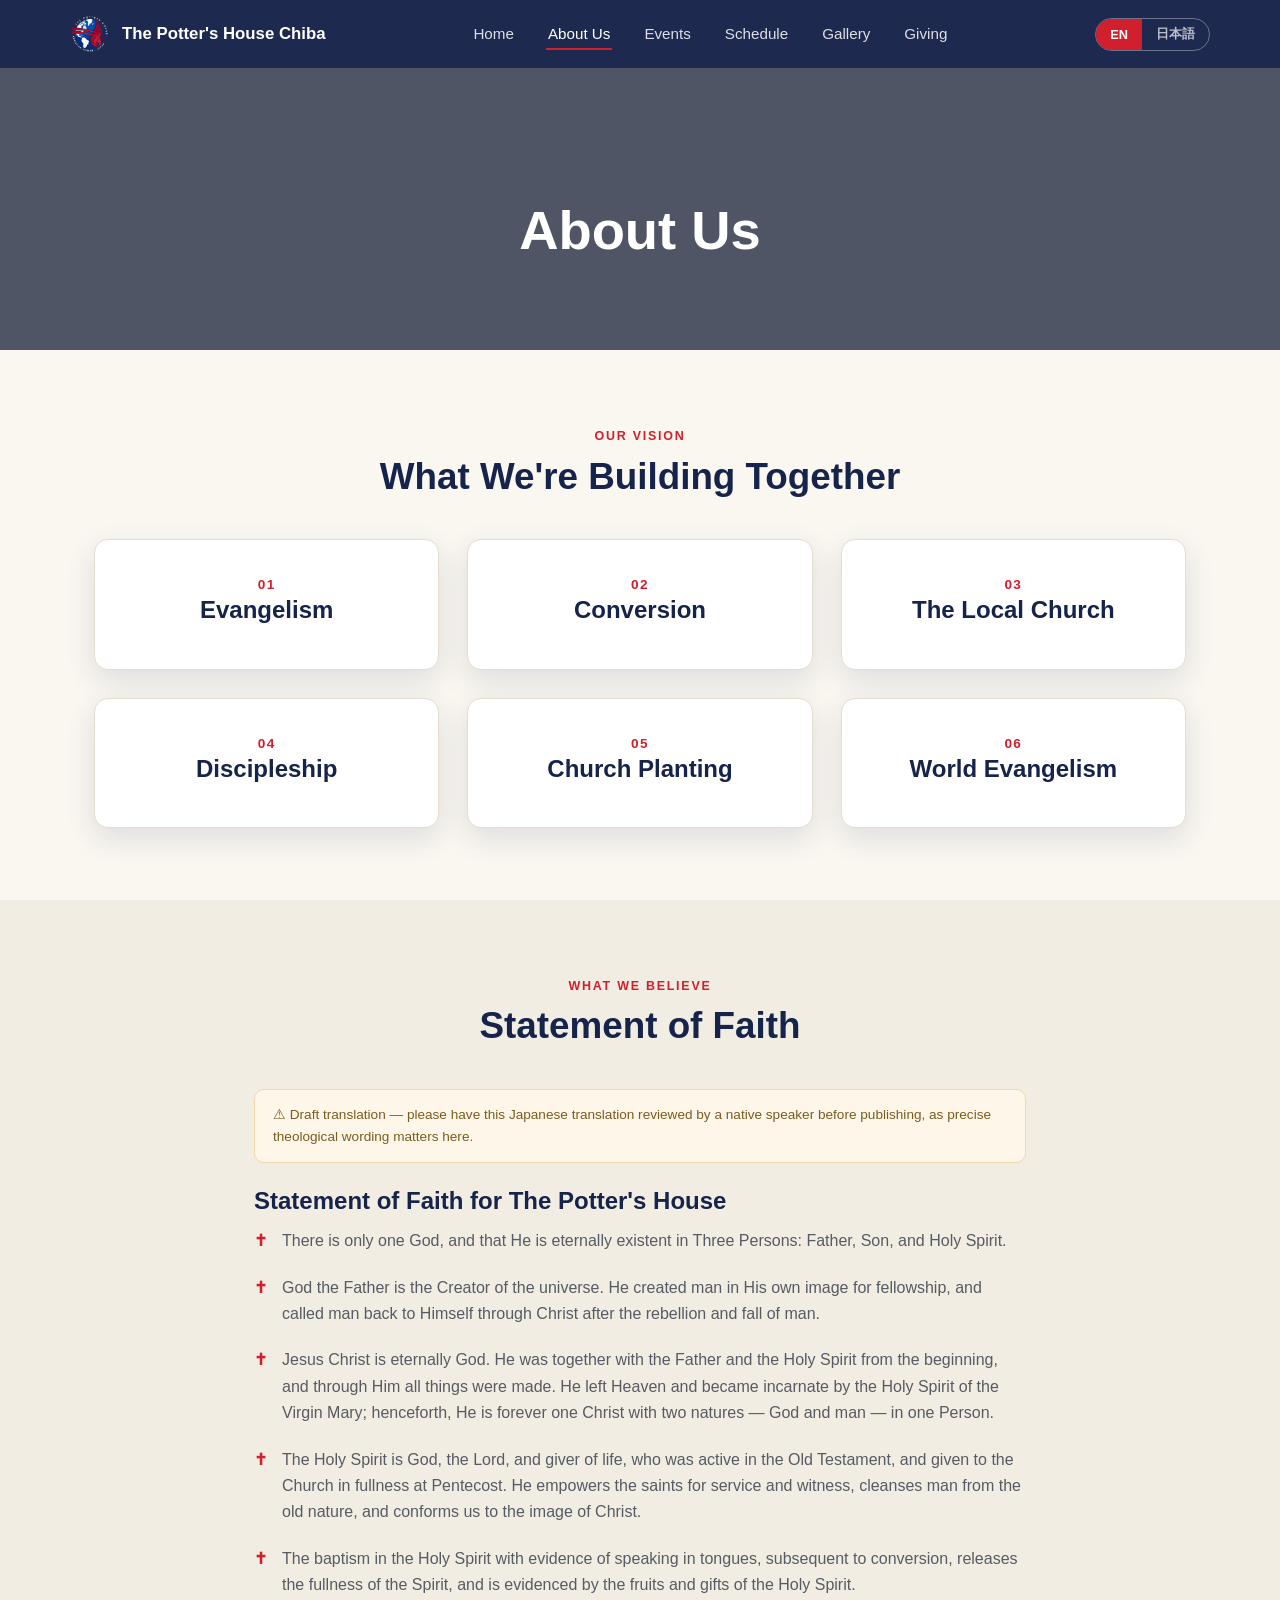
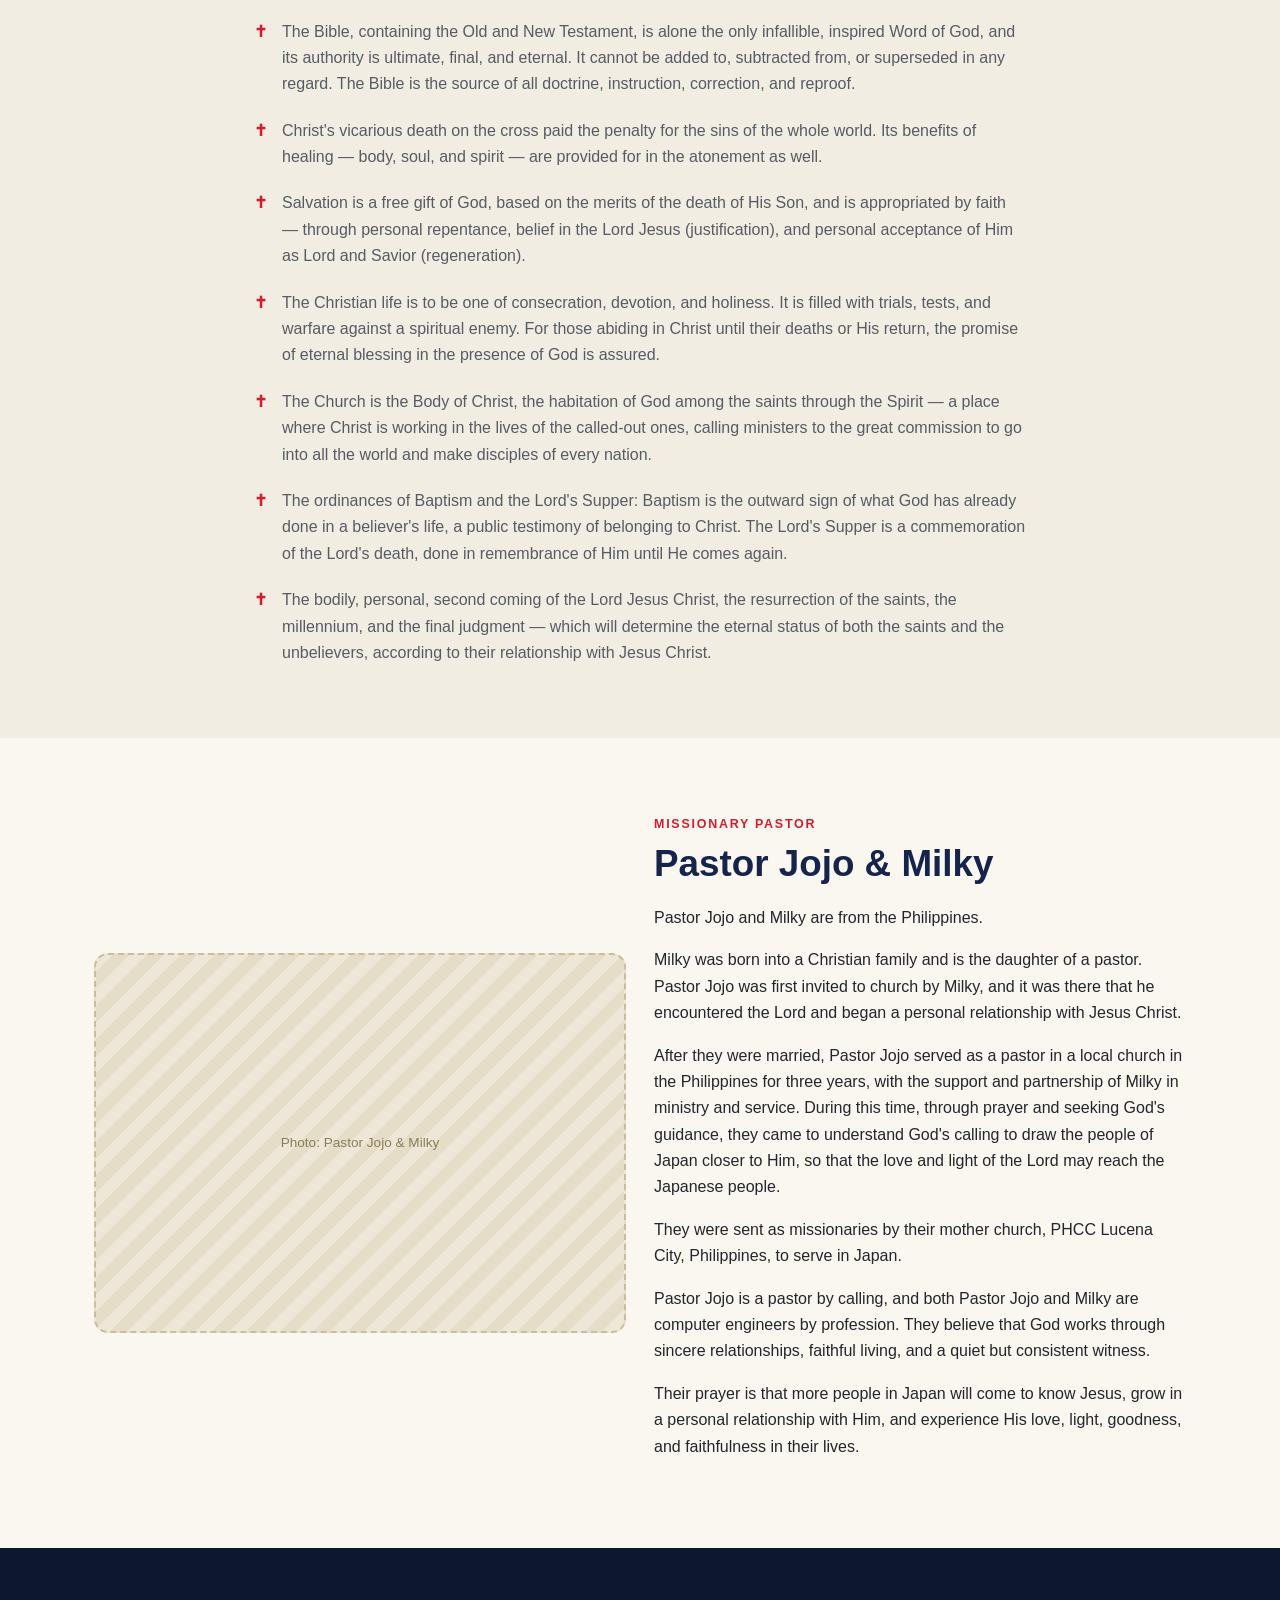
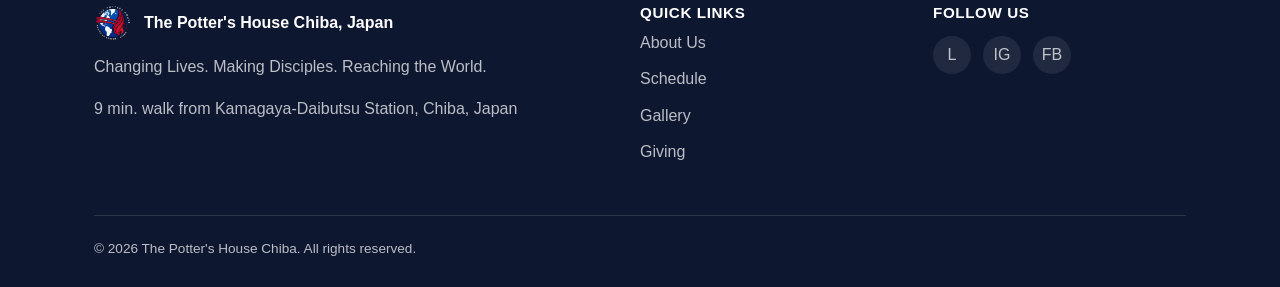
==== about.html @ e12b0f7c "Initial setup" ====
<!doctype html>
<html lang="en">
<head>
<meta charset="UTF-8" />
<meta name="viewport" content="width=device-width, initial-scale=1.0" />
<title>About Us — The Potter's House Chiba</title>
<meta name="description" content="Our vision, our Statement of Faith, and the story of Pastor Jojo and Milky, missionaries from the Philippines serving in Chiba, Japan." />
<link rel="icon" href="images/logo.png" />
<link rel="stylesheet" href="css/style.css" />
</head>
<body>

<header class="site-header">
  <div class="container nav">
    <a href="index.html" class="nav-brand">
      <img src="images/logo.png" alt="The Potter's House Chiba logo" />
      <span>The Potter's House Chiba</span>
    </a>
    <ul class="nav-links">
      <li><a href="index.html" data-i18n="nav.home">Home</a></li>
      <li><a href="about.html" aria-current="page" data-i18n="nav.about">About Us</a></li>
      <li><a href="events.html" data-i18n="nav.events">Events</a></li>
      <li><a href="schedule.html" data-i18n="nav.schedule">Schedule</a></li>
      <li><a href="gallery.html" data-i18n="nav.gallery">Gallery</a></li>
      <li><a href="giving.html" data-i18n="nav.giving">Giving</a></li>
    </ul>
    <div class="nav-actions">
      <div class="lang-toggle">
        <button data-lang="en" class="active">EN</button>
        <button data-lang="ja">日本語</button>
      </div>
      <button class="nav-toggle" aria-label="Toggle menu" aria-expanded="false">☰</button>
    </div>
  </div>
</header>

<section class="page-hero" style="background-image: url('images/gallery/church-service-1.jpg');">
  <div class="container">
    <h1 data-i18n="about.hero.title">About Us</h1>
  </div>
</section>

<section class="section">
  <div class="container section-head">
    <span class="eyebrow" data-i18n="about.vision.eyebrow">Our Vision</span>
    <h2 data-i18n="about.vision.title">What We're Building Together</h2>
  </div>
  <div class="container grid grid-3">
    <div class="card vision-card"><div class="num">01</div><h3 data-i18n="about.vision.item1.title">Evangelism</h3></div>
    <div class="card vision-card"><div class="num">02</div><h3 data-i18n="about.vision.item2.title">Conversion</h3></div>
    <div class="card vision-card"><div class="num">03</div><h3 data-i18n="about.vision.item3.title">The Local Church</h3></div>
    <div class="card vision-card"><div class="num">04</div><h3 data-i18n="about.vision.item4.title">Discipleship</h3></div>
    <div class="card vision-card"><div class="num">05</div><h3 data-i18n="about.vision.item5.title">Church Planting</h3></div>
    <div class="card vision-card"><div class="num">06</div><h3 data-i18n="about.vision.item6.title">World Evangelism</h3></div>
  </div>
</section>

<section class="section section--cream-deep">
  <div class="container" style="max-width: 820px;">
    <div class="section-head">
      <span class="eyebrow" data-i18n="about.faith.eyebrow">What We Believe</span>
      <h2 data-i18n="about.faith.title">Statement of Faith</h2>
    </div>
    <div class="review-notice" data-i18n="about.faith.reviewNotice">⚠ Draft translation — please have this Japanese translation reviewed by a native speaker before publishing, as precise theological wording matters here.</div>
    <h3 data-i18n="about.faith.subtitle">Statement of Faith for The Potter's House</h3>
    <ul class="faith-list">
      <li data-i18n="about.faith.item1"></li>
      <li data-i18n="about.faith.item2"></li>
      <li data-i18n="about.faith.item3"></li>
      <li data-i18n="about.faith.item4"></li>
      <li data-i18n="about.faith.item5"></li>
      <li data-i18n="about.faith.item6"></li>
      <li data-i18n="about.faith.item7"></li>
      <li data-i18n="about.faith.item8"></li>
      <li data-i18n="about.faith.item9"></li>
      <li data-i18n="about.faith.item10"></li>
      <li data-i18n="about.faith.item11"></li>
      <li data-i18n="about.faith.item12"></li>
    </ul>
  </div>
</section>

<section class="section">
  <div class="container grid grid-2" style="align-items:center;">
    <div class="photo-slot" style="min-height:380px;">
      <img src="images/pastor.jpg" alt="Pastor Jojo and Milky" onerror="this.style.display='none'" />
      <span>Photo: Pastor Jojo &amp; Milky</span>
    </div>
    <div>
      <span class="eyebrow" data-i18n="about.pastor.eyebrow">Missionary Pastor</span>
      <h2 data-i18n="about.pastor.title">Pastor Jojo &amp; Milky</h2>
      <p data-i18n="about.pastor.p1">Pastor Jojo and Milky are from the Philippines.</p>
      <p data-i18n="about.pastor.p2">Milky was born into a Christian family and is the daughter of a pastor. Pastor Jojo was first invited to church by Milky, and it was there that he encountered the Lord and began a personal relationship with Jesus Christ.</p>
      <p data-i18n="about.pastor.p3">After they were married, Pastor Jojo served as a pastor in a local church in the Philippines for three years, with the support and partnership of Milky in ministry and service. During this time, through prayer and seeking God's guidance, they came to understand God's calling to draw the people of Japan closer to Him, so that the love and light of the Lord may reach the Japanese people.</p>
      <p data-i18n="about.pastor.p4">They were sent as missionaries by their mother church, PHCC Lucena City, Philippines, to serve in Japan.</p>
      <p data-i18n="about.pastor.p5">Pastor Jojo is a pastor by calling, and both Pastor Jojo and Milky are computer engineers by profession. They believe that God works through sincere relationships, faithful living, and a quiet but consistent witness.</p>
      <p data-i18n="about.pastor.p6">Their prayer is that more people in Japan will come to know Jesus, grow in a personal relationship with Him, and experience His love, light, goodness, and faithfulness in their lives.</p>
    </div>
  </div>
</section>

<footer class="site-footer">
  <div class="container">
    <div class="footer-grid">
      <div>
        <div class="footer-brand">
          <img src="images/logo.png" alt="Logo" />
          <span data-i18n="footer.name">The Potter's House Chiba, Japan</span>
        </div>
        <p data-i18n="footer.tagline">Changing Lives. Making Disciples. Reaching the World.</p>
        <p data-i18n="footer.address">9 min. walk from Kamagaya-Daibutsu Station, Chiba, Japan</p>
      </div>
      <div>
        <h4 data-i18n="footer.quicklinks">Quick Links</h4>
        <ul class="footer-links">
          <li><a href="about.html" data-i18n="nav.about">About Us</a></li>
          <li><a href="schedule.html" data-i18n="nav.schedule">Schedule</a></li>
          <li><a href="gallery.html" data-i18n="nav.gallery">Gallery</a></li>
          <li><a href="giving.html" data-i18n="nav.giving">Giving</a></li>
        </ul>
      </div>
      <div>
        <h4 data-i18n="footer.follow">Follow Us</h4>
        <div class="social-row">
          <a href="https://line.me/ti/p/52zVmssypJ" aria-label="LINE">L</a>
          <a href="https://www.instagram.com/pottershouse.chiba/" aria-label="Instagram">IG</a>
          <a href="https://www.facebook.com/share/17evRF8eto/?mibextid=wwXIfr" aria-label="Facebook">FB</a>
        </div>
      </div>
    </div>
    <div class="footer-bottom">
      <span data-i18n="footer.rights">© 2026 The Potter's House Chiba. All rights reserved.</span>
    </div>
  </div>
</footer>

<script src="js/translations.js"></script>
<script src="js/main.js"></script>
</body>
</html>
---- css/style.css ----
/* ===========================================================
   Potter's House Chiba — Design System
   Warm & modern: off-white base, navy + red from the church logo
   =========================================================== */

:root {
  --navy: #16234a;
  --navy-deep: #0e1730;
  --red: #d21f2e;
  --red-deep: #a3131f;
  --cream: #faf7f1;
  --cream-deep: #f2ede2;
  --ink: #23262b;
  --ink-soft: #565b64;
  --line: #e4ded0;
  --white: #ffffff;

  --font-head: "Poppins", "Hiragino Sans", "Yu Gothic", sans-serif;
  --font-body: "Inter", "Hiragino Sans", "Yu Gothic", sans-serif;

  --radius: 14px;
  --shadow: 0 10px 30px rgba(22, 35, 74, 0.12);
  --container: 1140px;
}

* { box-sizing: border-box; }
html { scroll-behavior: smooth; }

body {
  margin: 0;
  background: var(--cream);
  color: var(--ink);
  font-family: var(--font-body);
  line-height: 1.65;
  -webkit-font-smoothing: antialiased;
}

img { max-width: 100%; display: block; }

h1, h2, h3, h4 {
  font-family: var(--font-head);
  color: var(--navy);
  margin: 0 0 0.5em;
  line-height: 1.2;
  font-weight: 700;
}

h1 { font-size: clamp(2.1rem, 4.5vw, 3.4rem); }
h2 { font-size: clamp(1.6rem, 3vw, 2.3rem); }
h3 { font-size: clamp(1.15rem, 2vw, 1.5rem); }

p { margin: 0 0 1em; }
a { color: inherit; text-decoration: none; }

.container {
  max-width: var(--container);
  margin: 0 auto;
  padding: 0 24px;
}

.eyebrow {
  display: inline-block;
  font-family: var(--font-head);
  font-size: 0.78rem;
  font-weight: 700;
  letter-spacing: 0.14em;
  text-transform: uppercase;
  color: var(--red);
  margin-bottom: 0.6em;
}

.section {
  padding: 72px 0;
}
.section--tight { padding: 48px 0; }
.section--navy { background: var(--navy); color: rgba(255,255,255,0.9); }
.section--navy h2, .section--navy h3 { color: var(--white); }
.section--cream-deep { background: var(--cream-deep); }

.section-head {
  max-width: 640px;
  margin: 0 auto 2.5rem;
  text-align: center;
}
.section-head p { color: var(--ink-soft); }
.section--navy .section-head p { color: rgba(255,255,255,0.75); }

/* ---------- Buttons ---------- */
.btn {
  display: inline-flex;
  align-items: center;
  gap: 8px;
  font-family: var(--font-head);
  font-weight: 600;
  font-size: 0.95rem;
  padding: 13px 28px;
  border-radius: 999px;
  border: 2px solid transparent;
  cursor: pointer;
  transition: transform 0.15s ease, box-shadow 0.15s ease, background 0.15s ease, color 0.15s ease;
}
.btn:hover { transform: translateY(-2px); }
.btn-primary { background: var(--red); color: var(--white); box-shadow: 0 8px 20px rgba(210,31,46,0.3); }
.btn-primary:hover { background: var(--red-deep); }
.btn-ghost { background: transparent; border-color: rgba(255,255,255,0.55); color: var(--white); }
.btn-ghost:hover { background: rgba(255,255,255,0.12); }
.btn-navy { background: var(--navy); color: var(--white); }
.btn-navy:hover { background: var(--navy-deep); }

/* ---------- Header / Nav ---------- */
.site-header {
  position: sticky;
  top: 0;
  z-index: 100;
  background: rgba(22, 35, 74, 0.97);
  backdrop-filter: blur(6px);
}
.nav {
  display: flex;
  align-items: center;
  justify-content: space-between;
  padding: 14px 0;
}
.nav-brand {
  display: flex;
  align-items: center;
  gap: 12px;
  color: var(--white);
  font-family: var(--font-head);
  font-weight: 700;
  font-size: 1.05rem;
}
.nav-brand img { height: 40px; width: 40px; }
.nav-links {
  display: flex;
  align-items: center;
  gap: 30px;
  list-style: none;
  margin: 0;
  padding: 0;
}
.nav-links a {
  color: rgba(255,255,255,0.85);
  font-weight: 500;
  font-size: 0.95rem;
  padding: 6px 2px;
  border-bottom: 2px solid transparent;
  transition: border-color 0.15s ease, color 0.15s ease;
}
.nav-links a:hover,
.nav-links a[aria-current="page"] {
  color: var(--white);
  border-bottom-color: var(--red);
}
.nav-actions { display: flex; align-items: center; gap: 14px; }

.lang-toggle {
  display: flex;
  border: 1px solid rgba(255,255,255,0.35);
  border-radius: 999px;
  overflow: hidden;
  font-family: var(--font-head);
  font-size: 0.8rem;
  font-weight: 700;
}
.lang-toggle button {
  background: transparent;
  border: none;
  color: rgba(255,255,255,0.7);
  padding: 7px 14px;
  cursor: pointer;
  font-family: inherit;
  font-size: inherit;
  font-weight: inherit;
}
.lang-toggle button.active { background: var(--red); color: var(--white); }

.nav-toggle {
  display: none;
  background: none;
  border: none;
  color: var(--white);
  font-size: 1.6rem;
  cursor: pointer;
  padding: 4px 8px;
}

@media (max-width: 860px) {
  .nav-toggle { display: block; }
  .nav-links {
    position: absolute;
    top: 100%;
    left: 0;
    right: 0;
    background: var(--navy-deep);
    flex-direction: column;
    align-items: flex-start;
    gap: 0;
    padding: 8px 24px 20px;
    display: none;
  }
  .nav-links.open { display: flex; }
  .nav-links li { width: 100%; }
  .nav-links a { display: block; padding: 12px 0; border-bottom: 1px solid rgba(255,255,255,0.08); }
  .nav-actions { gap: 10px; }
}

/* ---------- Hero ---------- */
.hero {
  position: relative;
  min-height: 80vh;
  display: flex;
  align-items: center;
  color: var(--white);
  background-size: cover;
  background-position: center;
  overflow: hidden;
}
.hero::before {
  content: "";
  position: absolute; inset: 0;
  background: linear-gradient(180deg, rgba(14,23,48,0.55) 0%, rgba(14,23,48,0.82) 100%);
}
.hero-inner { position: relative; z-index: 1; padding: 100px 0 70px; }
.hero h1 { color: var(--white); }
.hero .tagline-red { color: #ff6b6b; }
.hero p.lead {
  font-size: 1.15rem;
  max-width: 560px;
  color: rgba(255,255,255,0.88);
}
.hero-cta { display: flex; gap: 16px; flex-wrap: wrap; margin-top: 1.6rem; }

.page-hero {
  position: relative;
  padding: 130px 0 60px;
  color: var(--white);
  background-size: cover;
  background-position: center;
  text-align: center;
}
.page-hero::before {
  content: "";
  position: absolute; inset: 0;
  background: rgba(14,23,48,0.72);
}
.page-hero .container { position: relative; z-index: 1; }
.page-hero h1 { color: var(--white); }

/* ---------- Cards / grids ---------- */
.grid {
  display: grid;
  gap: 28px;
}
.grid-3 { grid-template-columns: repeat(3, 1fr); }
.grid-2 { grid-template-columns: repeat(2, 1fr); }
@media (max-width: 860px) {
  .grid-3, .grid-2 { grid-template-columns: 1fr; }
}

.card {
  background: var(--white);
  border-radius: var(--radius);
  box-shadow: var(--shadow);
  padding: 30px;
  border: 1px solid var(--line);
}
.card h3 { margin-bottom: 0.4em; }

.vision-card {
  text-align: center;
  padding: 34px 24px;
}
.vision-card .num {
  font-family: var(--font-head);
  font-weight: 700;
  color: var(--red);
  font-size: 0.85rem;
  letter-spacing: 0.1em;
}

/* ---------- Photo placeholder (real photo not yet supplied) ---------- */
.photo-slot {
  position: relative;
  display: flex;
  align-items: center;
  justify-content: center;
  text-align: center;
  background: repeating-linear-gradient(135deg, #eee6d6, #eee6d6 12px, #e6ddc9 12px, #e6ddc9 24px);
  border: 2px dashed #c9bd9e;
  border-radius: var(--radius);
  color: #8a7d5c;
  font-size: 0.85rem;
  padding: 20px;
  min-height: 220px;
  overflow: hidden;
}
.photo-slot img { position: absolute; inset: 0; width: 100%; height: 100%; object-fit: cover; border: none; }
.photo-slot span { position: relative; z-index: 1; max-width: 220px; }

/* ---------- Footer ---------- */
.site-footer {
  background: var(--navy-deep);
  color: rgba(255,255,255,0.72);
  padding: 56px 0 26px;
}
.footer-grid {
  display: grid;
  grid-template-columns: 2fr 1fr 1fr;
  gap: 40px;
  margin-bottom: 40px;
}
@media (max-width: 760px) {
  .footer-grid { grid-template-columns: 1fr; gap: 30px; }
}
.footer-brand { display: flex; align-items: center; gap: 12px; color: var(--white); font-family: var(--font-head); font-weight: 700; margin-bottom: 12px; }
.footer-brand img { height: 38px; width: 38px; }
.site-footer h4 { color: var(--white); font-size: 0.95rem; letter-spacing: 0.04em; text-transform: uppercase; }
.site-footer a:hover { color: var(--white); }
.footer-links { list-style: none; padding: 0; margin: 0; }
.footer-links li { margin-bottom: 10px; }
.social-row { display: flex; gap: 12px; margin-top: 14px; }
.social-row a {
  width: 38px; height: 38px;
  display: flex; align-items: center; justify-content: center;
  background: rgba(255,255,255,0.08);
  border-radius: 50%;
  transition: background 0.15s ease;
}
.social-row a:hover { background: var(--red); }
.footer-bottom {
  border-top: 1px solid rgba(255,255,255,0.12);
  padding-top: 22px;
  font-size: 0.85rem;
  display: flex;
  justify-content: space-between;
  flex-wrap: wrap;
  gap: 10px;
}

/* ---------- Utility ---------- */
.stack { display: flex; flex-direction: column; gap: 10px; }
.center { text-align: center; }
.mt-lg { margin-top: 2.5rem; }
.badge {
  display: inline-block;
  background: rgba(210,31,46,0.1);
  color: var(--red-deep);
  font-family: var(--font-head);
  font-weight: 600;
  font-size: 0.78rem;
  padding: 4px 12px;
  border-radius: 999px;
}

/* ---------- Statement of Faith list ---------- */
.faith-list { list-style: none; padding: 0; margin: 0; display: flex; flex-direction: column; gap: 20px; }
.faith-list li {
  position: relative;
  padding-left: 28px;
  color: var(--ink-soft);
}
.faith-list li::before {
  content: "✝";
  position: absolute;
  left: 0;
  color: var(--red);
  font-weight: 700;
}

.review-notice {
  background: #fff6ea;
  border: 1px solid #f0d9a8;
  color: #7a5c1e;
  border-radius: 10px;
  padding: 14px 18px;
  font-size: 0.85rem;
  margin-bottom: 1.5rem;
}

/* ---------- Gallery ---------- */
.filter-row {
  display: flex;
  flex-wrap: wrap;
  gap: 10px;
  justify-content: center;
  margin-bottom: 2.5rem;
}
.filter-btn {
  font-family: var(--font-head);
  font-weight: 600;
  font-size: 0.85rem;
  padding: 9px 20px;
  border-radius: 999px;
  border: 1px solid var(--line);
  background: var(--white);
  color: var(--ink-soft);
  cursor: pointer;
  transition: all 0.15s ease;
}
.filter-btn:hover { border-color: var(--red); color: var(--red); }
.filter-btn.active { background: var(--navy); border-color: var(--navy); color: var(--white); }

.gallery-grid {
  display: grid;
  grid-template-columns: repeat(3, 1fr);
  gap: 22px;
}
@media (max-width: 860px) { .gallery-grid { grid-template-columns: repeat(2, 1fr); } }
@media (max-width: 560px) { .gallery-grid { grid-template-columns: 1fr; } }

.gallery-item { border-radius: var(--radius); overflow: hidden; box-shadow: var(--shadow); }
.gallery-item .photo-slot { border-radius: 0; min-height: 210px; margin: 0; }
.gallery-caption { background: var(--white); padding: 14px 18px; }
.gallery-caption h4 { margin: 0 0 2px; font-size: 0.98rem; color: var(--navy); }
.gallery-caption p { margin: 0; font-size: 0.82rem; color: var(--ink-soft); }

/* ---------- Contact / info blocks ---------- */
.info-row {
  display: flex;
  align-items: flex-start;
  gap: 14px;
  margin-bottom: 20px;
}
.info-row .icon {
  flex-shrink: 0;
  width: 42px; height: 42px;
  border-radius: 50%;
  background: rgba(210,31,46,0.1);
  color: var(--red);
  display: flex; align-items: center; justify-content: center;
  font-size: 1.1rem;
}
.section--navy .info-row .icon { background: rgba(255,255,255,0.12); color: var(--white); }

.schedule-card {
  background: var(--white);
  border-radius: var(--radius);
  box-shadow: var(--shadow);
  padding: 34px;
  text-align: center;
  border-top: 4px solid var(--red);
}
.schedule-card .time {
  font-family: var(--font-head);
  font-weight: 700;
  color: var(--navy);
  font-size: 1.6rem;
  margin: 10px 0;
}

.map-wrap {
  border-radius: var(--radius);
  overflow: hidden;
  box-shadow: var(--shadow);
  border: 1px solid var(--line);
}
.map-wrap iframe { width: 100%; height: 380px; border: 0; display: block; }

.bank-card {
  background: var(--white);
  border-radius: var(--radius);
  box-shadow: var(--shadow);
  padding: 34px;
  border-left: 5px solid var(--navy);
}
.bank-card dl { display: grid; grid-template-columns: 160px 1fr; row-gap: 10px; margin: 0; }
.bank-card dt { color: var(--ink-soft); font-size: 0.85rem; }
.bank-card dd { margin: 0; font-weight: 600; }

.flyer-grid { display: grid; grid-template-columns: repeat(2, 1fr); gap: 26px; }
@media (max-width: 700px) { .flyer-grid { grid-template-columns: 1fr; } }
.flyer-card { border-radius: var(--radius); overflow: hidden; box-shadow: var(--shadow); background: var(--white); }
.flyer-card .photo-slot { min-height: 320px; border-radius: 0; }
.flyer-card .flyer-caption { padding: 18px 22px; }
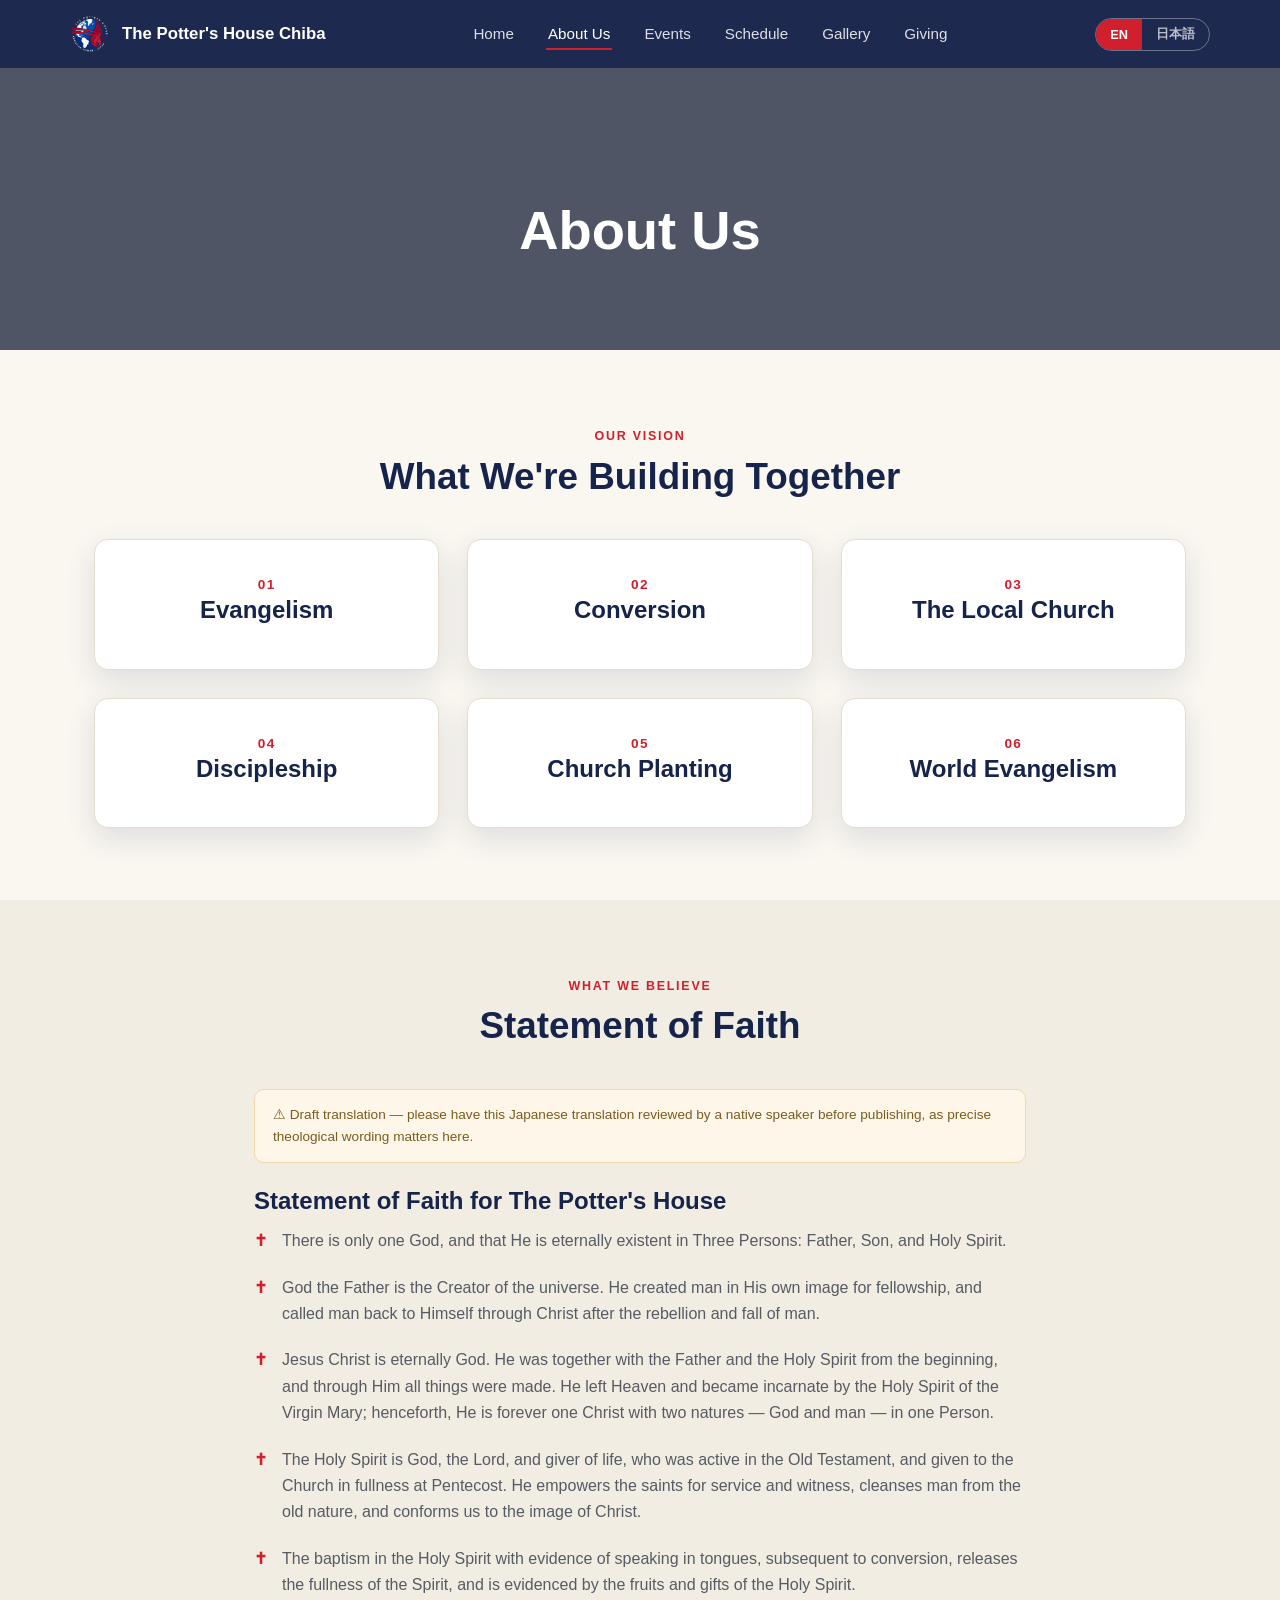
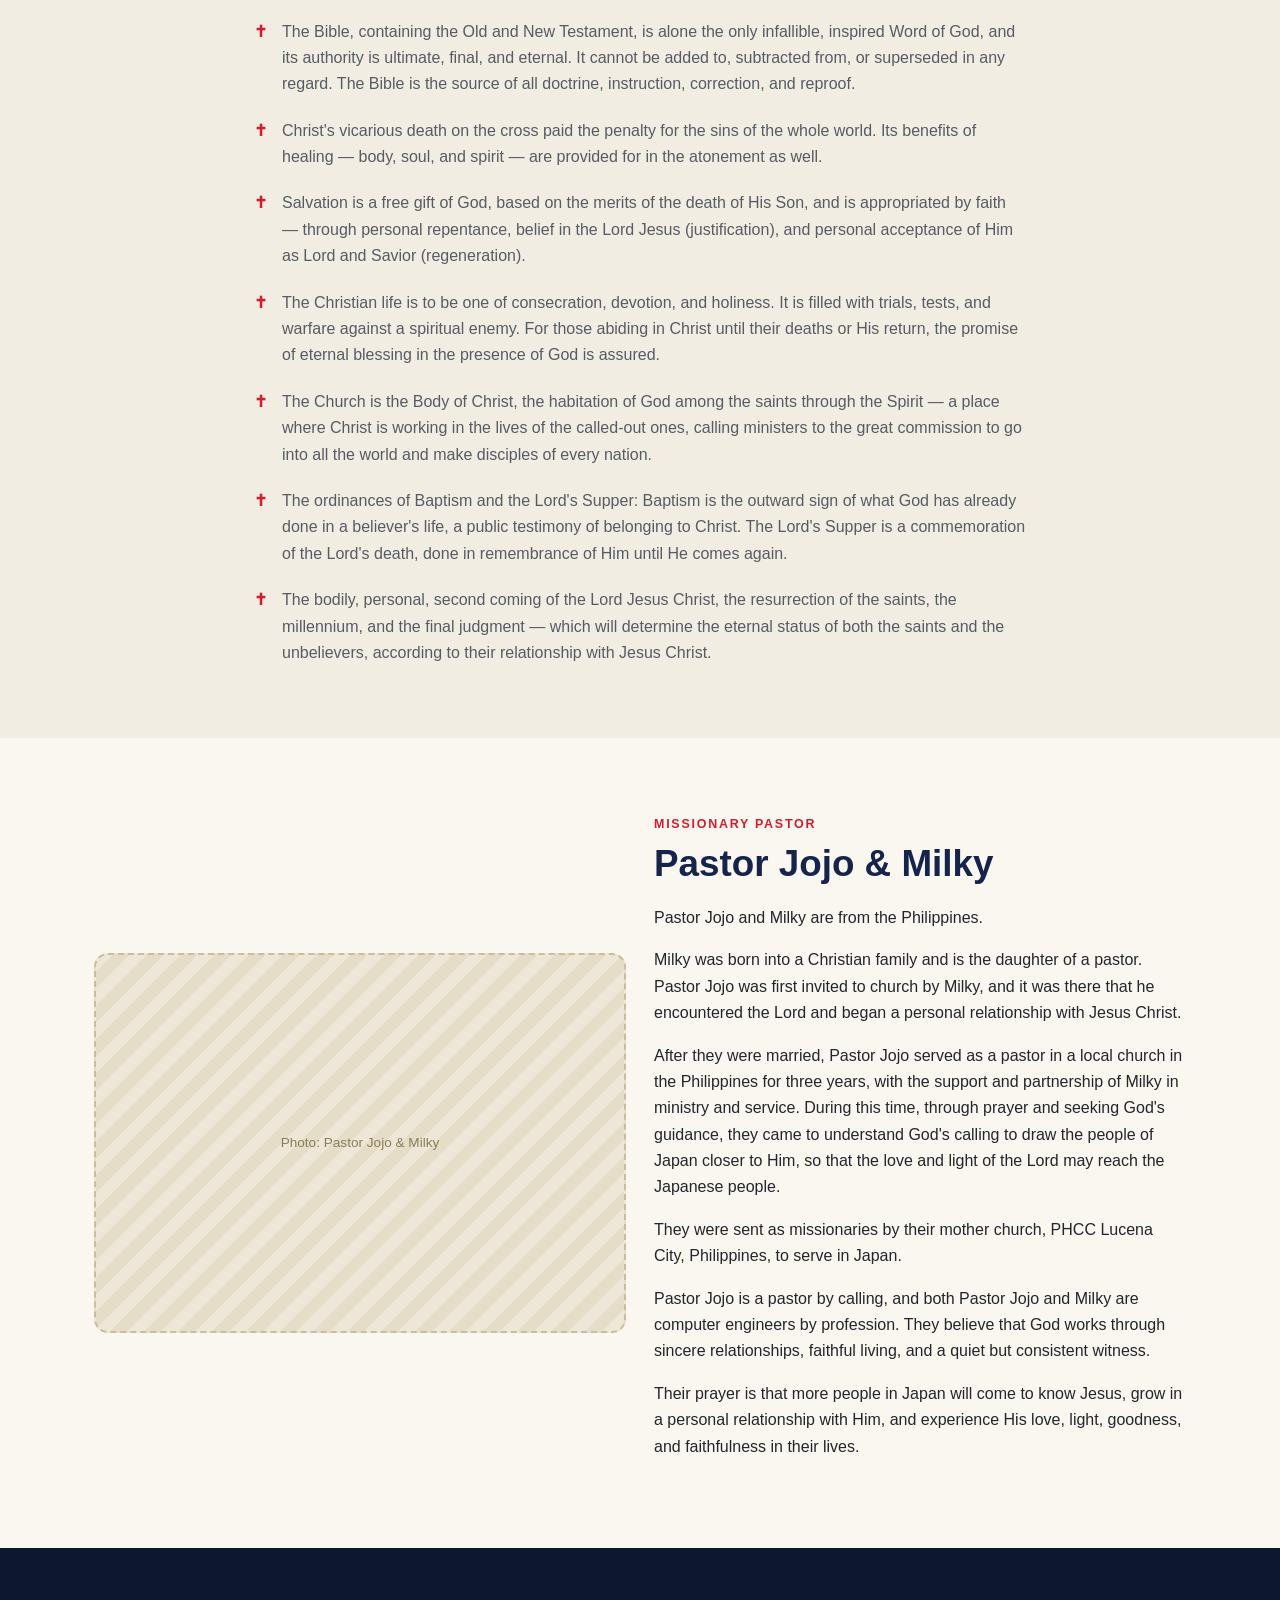
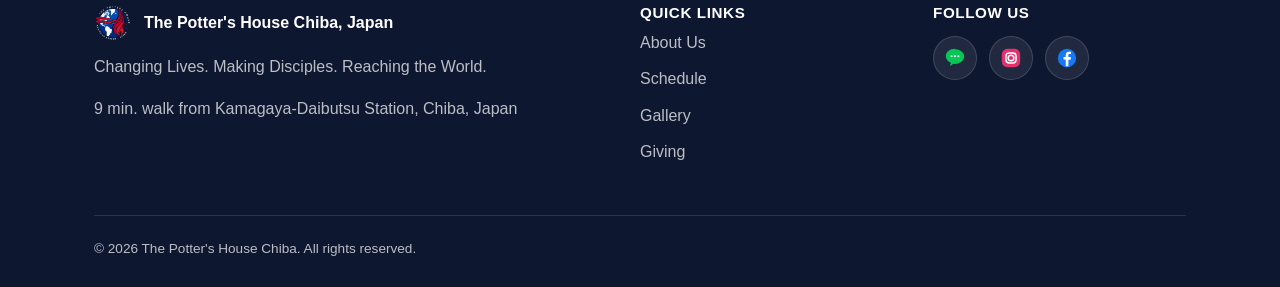
==== commit 0fda683f: "fix margin for mobile" ====
--- a/about.html
+++ b/about.html
@@ -122,9 +122,28 @@
       <div>
         <h4 data-i18n="footer.follow">Follow Us</h4>
         <div class="social-row">
-          <a href="https://line.me/ti/p/52zVmssypJ" aria-label="LINE">L</a>
-          <a href="https://www.instagram.com/pottershouse.chiba/" aria-label="Instagram">IG</a>
-          <a href="https://www.facebook.com/share/17evRF8eto/?mibextid=wwXIfr" aria-label="Facebook">FB</a>
+          <a href="https://line.me/ti/p/52zVmssypJ" aria-label="LINE">
+            <svg viewBox="0 0 24 24" xmlns="http://www.w3.org/2000/svg" aria-hidden="true">
+              <path d="M12 2C6.48 2 2 5.6 2 10c0 3.1 2.24 5.78 5.5 7.1-.24.9-.87 3.2-.9 3.4-.03.24.09.24.2.17.08-.05 2.53-1.67 3.56-2.35.53.08 1.08.12 1.64.12 5.52 0 10-3.6 10-8s-4.48-8-10-8Z" fill="#06C755"/>
+              <circle cx="8.3" cy="10" r="1.1" fill="#fff"/>
+              <circle cx="12" cy="10" r="1.1" fill="#fff"/>
+              <circle cx="15.7" cy="10" r="1.1" fill="#fff"/>
+            </svg>
+          </a>
+          <a href="https://www.instagram.com/pottershouse.chiba/" aria-label="Instagram">
+            <svg viewBox="0 0 24 24" xmlns="http://www.w3.org/2000/svg" aria-hidden="true">
+              <rect x="2" y="2" width="20" height="20" rx="6" fill="#E1306C"/>
+              <rect x="6.5" y="6.5" width="11" height="11" rx="3.5" fill="none" stroke="#fff" stroke-width="1.6"/>
+              <circle cx="12" cy="12" r="3.1" fill="none" stroke="#fff" stroke-width="1.6"/>
+              <circle cx="16.6" cy="7.4" r="1" fill="#fff"/>
+            </svg>
+          </a>
+          <a href="https://www.facebook.com/share/17evRF8eto/?mibextid=wwXIfr" aria-label="Facebook">
+            <svg viewBox="0 0 24 24" xmlns="http://www.w3.org/2000/svg" aria-hidden="true">
+              <circle cx="12" cy="12" r="10" fill="#1877F2"/>
+              <path d="M13.5 21v-7.2h2.4l.36-2.8h-2.76V9.1c0-.8.22-1.36 1.38-1.36h1.48V5.2c-.26-.03-1.13-.1-2.16-.1-2.14 0-3.6 1.3-3.6 3.7v2.1H8.2v2.8h2.44V21h2.86Z" fill="#fff"/>
+            </svg>
+          </a>
         </div>
       </div>
     </div>
--- a/css/style.css
+++ b/css/style.css
@@ -25,6 +25,11 @@
 
 * { box-sizing: border-box; }
 html { scroll-behavior: smooth; }
+
+html, body {
+  max-width: 100%;
+  overflow-x: hidden;
+}
 
 body {
   margin: 0;
@@ -221,7 +226,7 @@
   position: absolute; inset: 0;
   background: linear-gradient(180deg, rgba(14,23,48,0.55) 0%, rgba(14,23,48,0.82) 100%);
 }
-.hero-inner { position: relative; z-index: 1; padding: 100px 0 70px; }
+.hero-inner { position: relative; z-index: 1; padding-top: 100px; padding-bottom: 70px; }
 .hero h1 { color: var(--white); }
 .hero .tagline-red { color: #ff6b6b; }
 .hero p.lead {
@@ -321,13 +326,22 @@
 .footer-links li { margin-bottom: 10px; }
 .social-row { display: flex; gap: 12px; margin-top: 14px; }
 .social-row a {
-  width: 38px; height: 38px;
+  width: 44px; height: 44px;
   display: flex; align-items: center; justify-content: center;
+  background: var(--white);
+  border: 1px solid var(--line);
+  border-radius: 50%;
+  transition: transform 0.15s ease, box-shadow 0.15s ease;
+}
+.social-row a svg { width: 22px; height: 22px; display: block; }
+.social-row a:hover { transform: translateY(-3px); box-shadow: var(--shadow); }
+
+/* Footer sits on navy, so social icons need a dark-friendly badge */
+.site-footer .social-row a {
   background: rgba(255,255,255,0.08);
-  border-radius: 50%;
-  transition: background 0.15s ease;
-}
-.social-row a:hover { background: var(--red); }
+  border-color: rgba(255,255,255,0.15);
+}
+.site-footer .social-row a:hover { background: rgba(255,255,255,0.16); }
 .footer-bottom {
   border-top: 1px solid rgba(255,255,255,0.12);
   padding-top: 22px;
@@ -418,20 +432,35 @@
 /* ---------- Contact / info blocks ---------- */
 .info-row {
   display: flex;
-  align-items: flex-start;
-  gap: 14px;
-  margin-bottom: 20px;
-}
+  align-items: center;
+  gap: 16px;
+  margin-bottom: 18px;
+  padding: 14px 18px;
+  background: var(--white);
+  border: 1px solid var(--line);
+  border-radius: var(--radius);
+  transition: transform 0.15s ease, box-shadow 0.15s ease;
+}
+.info-row:hover { transform: translateY(-2px); box-shadow: var(--shadow); }
 .info-row .icon {
   flex-shrink: 0;
-  width: 42px; height: 42px;
+  width: 44px; height: 44px;
   border-radius: 50%;
   background: rgba(210,31,46,0.1);
-  color: var(--red);
   display: flex; align-items: center; justify-content: center;
-  font-size: 1.1rem;
-}
-.section--navy .info-row .icon { background: rgba(255,255,255,0.12); color: var(--white); }
+}
+.info-row .icon svg { width: 24px; height: 24px; display: block; }
+.info-row .icon--whatsapp { background: rgba(37,211,102,0.12); }
+.info-row .icon--gmail { background: rgba(234,67,53,0.1); }
+.info-row .icon--line { background: rgba(6,199,85,0.12); }
+.info-row--primary {
+  background: rgba(6,199,85,0.05);
+  border-color: rgba(6,199,85,0.3);
+}
+.info-row .value { font-weight: 600; color: var(--red-deep); overflow-wrap: break-word; word-break: break-word; }
+.info-row:hover .value { text-decoration: underline; }
+.info-row > div:last-child { min-width: 0; flex: 1; }
+.section--navy .info-row { background: rgba(255,255,255,0.06); border-color: rgba(255,255,255,0.12); }
 
 .schedule-card {
   background: var(--white);
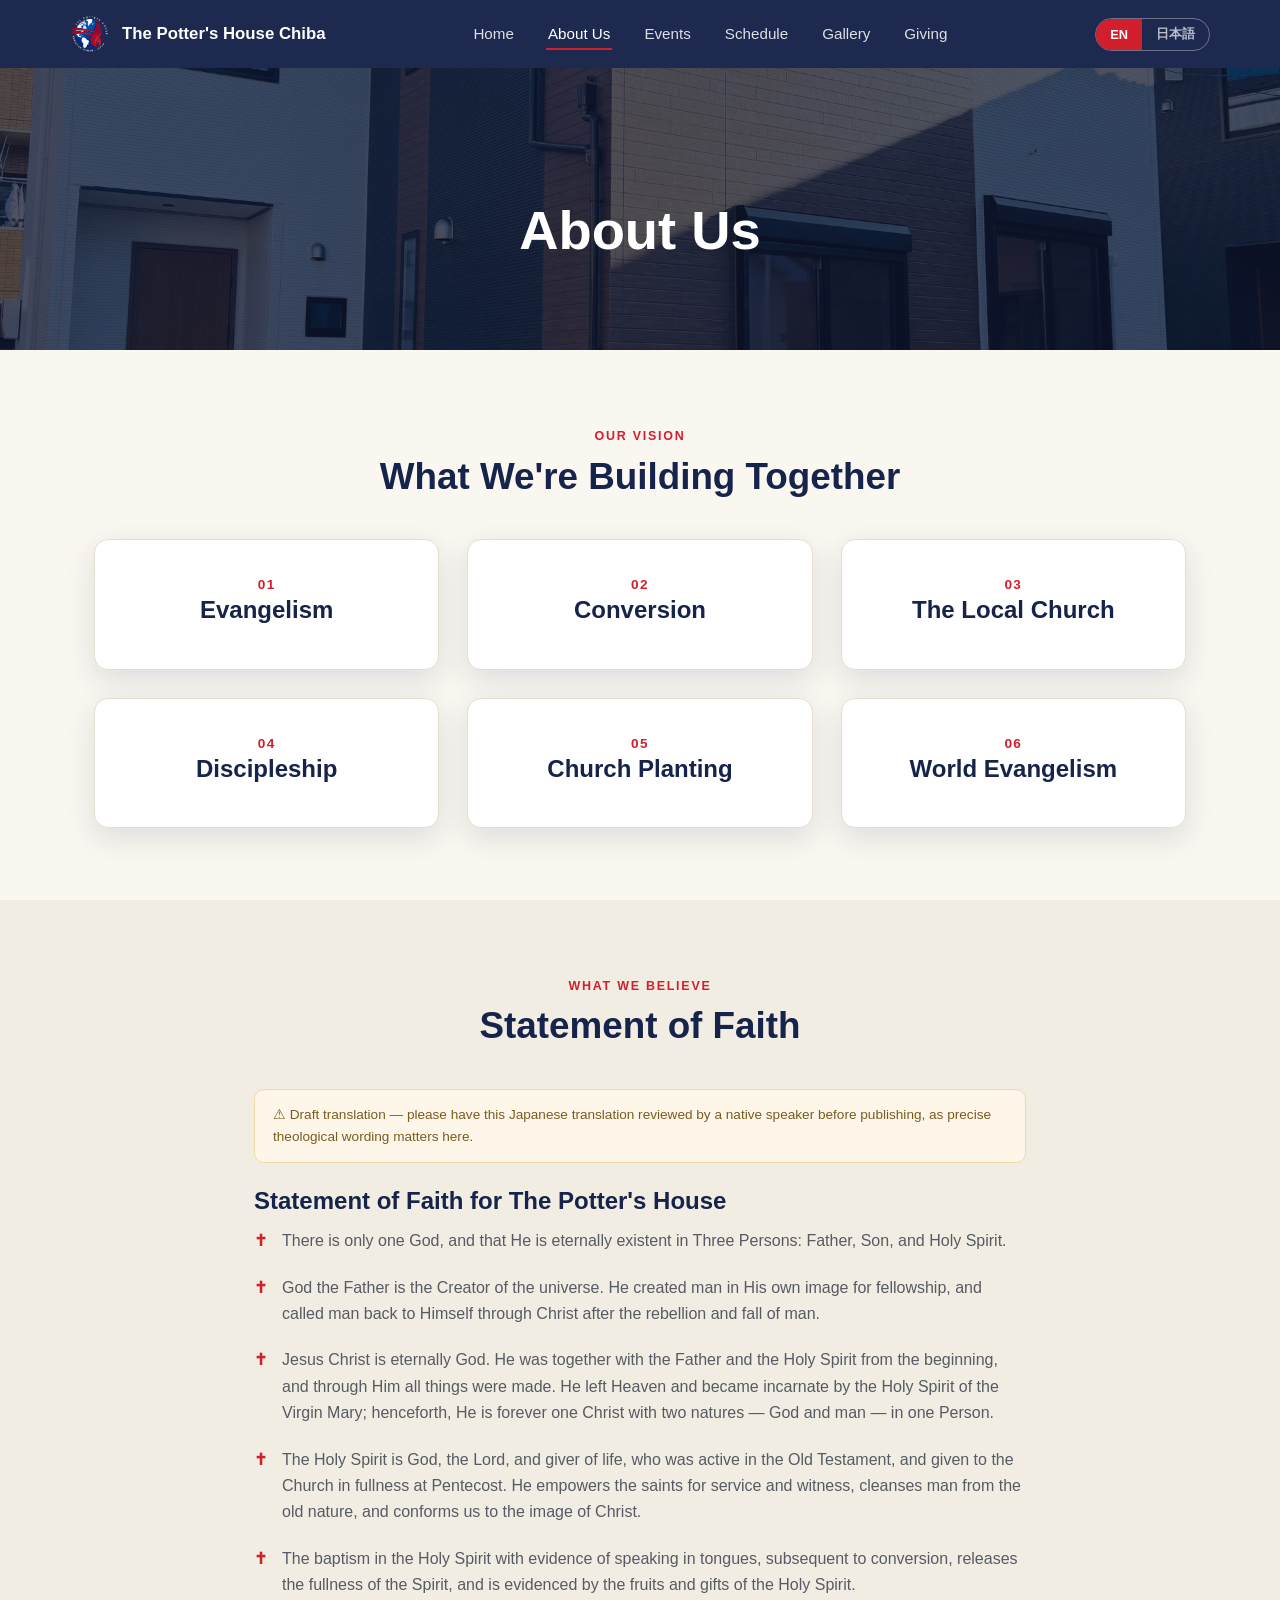
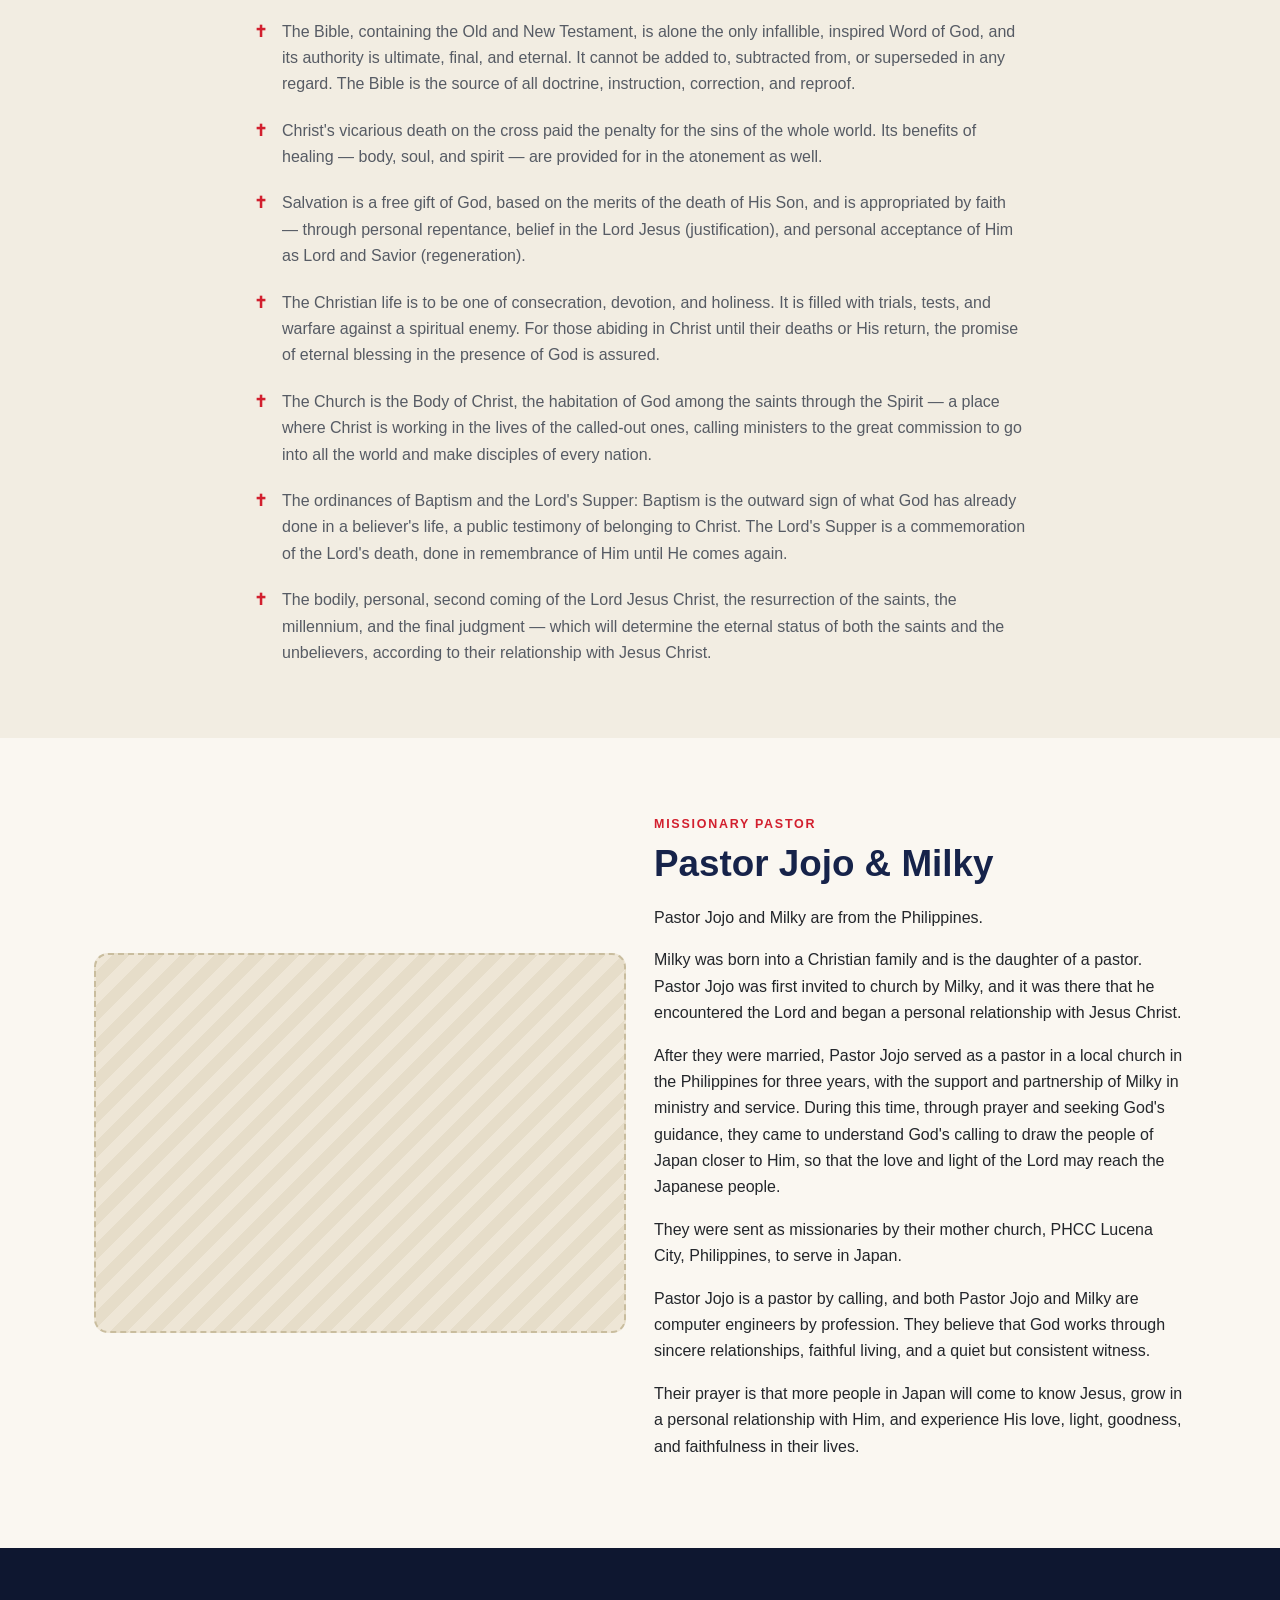
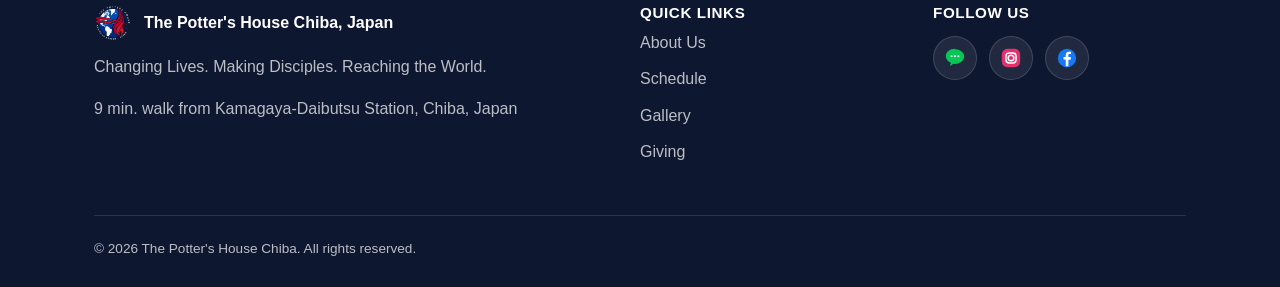
==== commit 5775f929: "fill photos" ====
--- a/about.html
+++ b/about.html
@@ -34,7 +34,7 @@
   </div>
 </header>
 
-<section class="page-hero" style="background-image: url('images/gallery/church-service-1.jpg');">
+<section class="page-hero" style="background-image: url('images/gallery/church.png');">
   <div class="container">
     <h1 data-i18n="about.hero.title">About Us</h1>
   </div>
@@ -82,9 +82,9 @@
 
 <section class="section">
   <div class="container grid grid-2" style="align-items:center;">
-    <div class="photo-slot" style="min-height:380px;">
-      <img src="images/pastor.jpg" alt="Pastor Jojo and Milky" onerror="this.style.display='none'" />
-      <span>Photo: Pastor Jojo &amp; Milky</span>
+    <div class="photo-slot photo-slot--portrait">
+      <img src="images/gallery/pastor.png" alt="Pastor Jojo and Milky" onerror="this.style.display='none'" />
+      <!--span>Photo: Pastor Jojo &amp; Milky</span-->
     </div>
     <div>
       <span class="eyebrow" data-i18n="about.pastor.eyebrow">Missionary Pastor</span>
--- a/css/style.css
+++ b/css/style.css
@@ -260,7 +260,11 @@
 .grid-3 { grid-template-columns: repeat(3, 1fr); }
 .grid-2 { grid-template-columns: repeat(2, 1fr); }
 @media (max-width: 860px) {
-  .grid-3, .grid-2 { grid-template-columns: 1fr; }
+  .grid-2 { grid-template-columns: 1fr; }
+  .grid-3 { grid-template-columns: repeat(2, 1fr); }
+}
+@media (max-width: 560px) {
+  .grid-3 { grid-template-columns: 1fr; }
 }
 
 .card {
@@ -302,6 +306,22 @@
 }
 .photo-slot img { position: absolute; inset: 0; width: 100%; height: 100%; object-fit: cover; border: none; }
 .photo-slot span { position: relative; z-index: 1; max-width: 220px; }
+
+.photo-grid-item { min-height: 200px; }
+@media (max-width: 860px) and (min-width: 561px) {
+  .photo-grid-item { min-height: 260px; }
+}
+@media (max-width: 560px) {
+  .photo-grid-item { min-height: 220px; }
+}
+
+.photo-slot--portrait { min-height: 380px; }
+@media (max-width: 860px) {
+  .photo-slot--portrait { min-height: 440px; }
+}
+@media (max-width: 560px) {
+  .photo-slot--portrait { min-height: 320px; }
+}
 
 /* ---------- Footer ---------- */
 .site-footer {
@@ -497,6 +517,61 @@
 .bank-card dt { color: var(--ink-soft); font-size: 0.85rem; }
 .bank-card dd { margin: 0; font-weight: 600; }
 
+.donate-card {
+  background: var(--white);
+  border-radius: var(--radius);
+  box-shadow: var(--shadow);
+  padding: 34px;
+  border-left: 5px solid #0070ba;
+  text-align: center;
+  margin-bottom: 28px;
+}
+.donate-actions {
+  display: flex;
+  justify-content: center;
+  align-items: flex-start;
+  flex-wrap: wrap;
+  gap: 14px;
+  margin-top: 0.6rem;
+}
+.donate-option {
+  display: flex;
+  flex-direction: column;
+  align-items: center;
+  gap: 8px;
+}
+.donate-email {
+  margin: 0;
+  font-size: 0.8rem;
+  color: var(--ink-soft);
+}
+.donate-email span { font-weight: 600; color: var(--ink); }
+.btn-paypal {
+  background: #ffc439;
+  color: #003087;
+}
+.btn-paypal:hover { background: #f2b632; }
+.btn-paypal svg { width: 22px; height: 22px; }
+.btn-stripe {
+  background: #635bff;
+  color: var(--white);
+}
+.btn-stripe:hover { background: #524adb; }
+.btn-stripe svg { width: 22px; height: 22px; }
+.donate-qr {
+  margin-top: 24px;
+  padding-top: 24px;
+  border-top: 1px solid var(--line);
+}
+.donate-qr img {
+  width: 180px;
+  height: 180px;
+  margin: 0 auto 10px;
+  border-radius: 12px;
+  border: 1px solid var(--line);
+}
+.donate-qr p { color: var(--ink-soft); font-size: 0.85rem; margin: 0; }
+
 .flyer-grid { display: grid; grid-template-columns: repeat(2, 1fr); gap: 26px; }
 @media (max-width: 700px) { .flyer-grid { grid-template-columns: 1fr; } }
 .flyer-card { border-radius: var(--radius); overflow: hidden; box-shadow: var(--shadow); background: var(--white); }
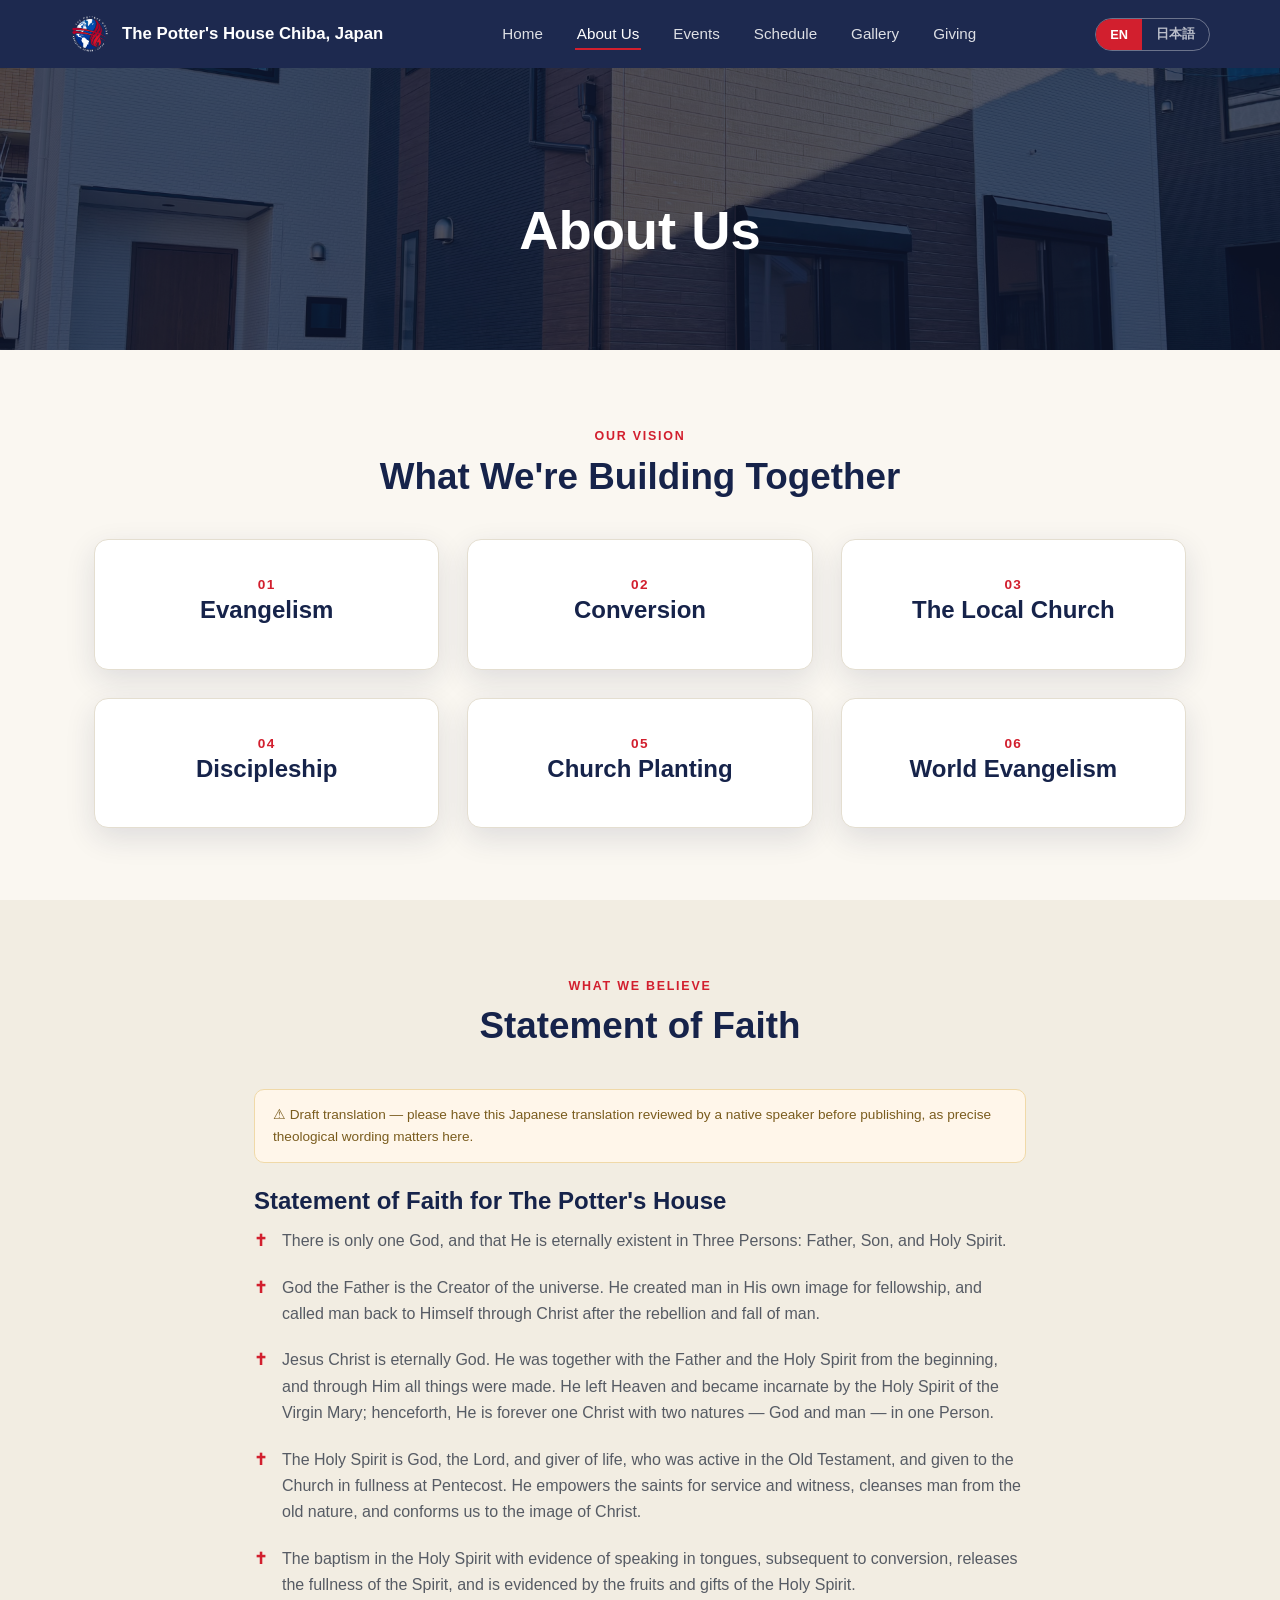
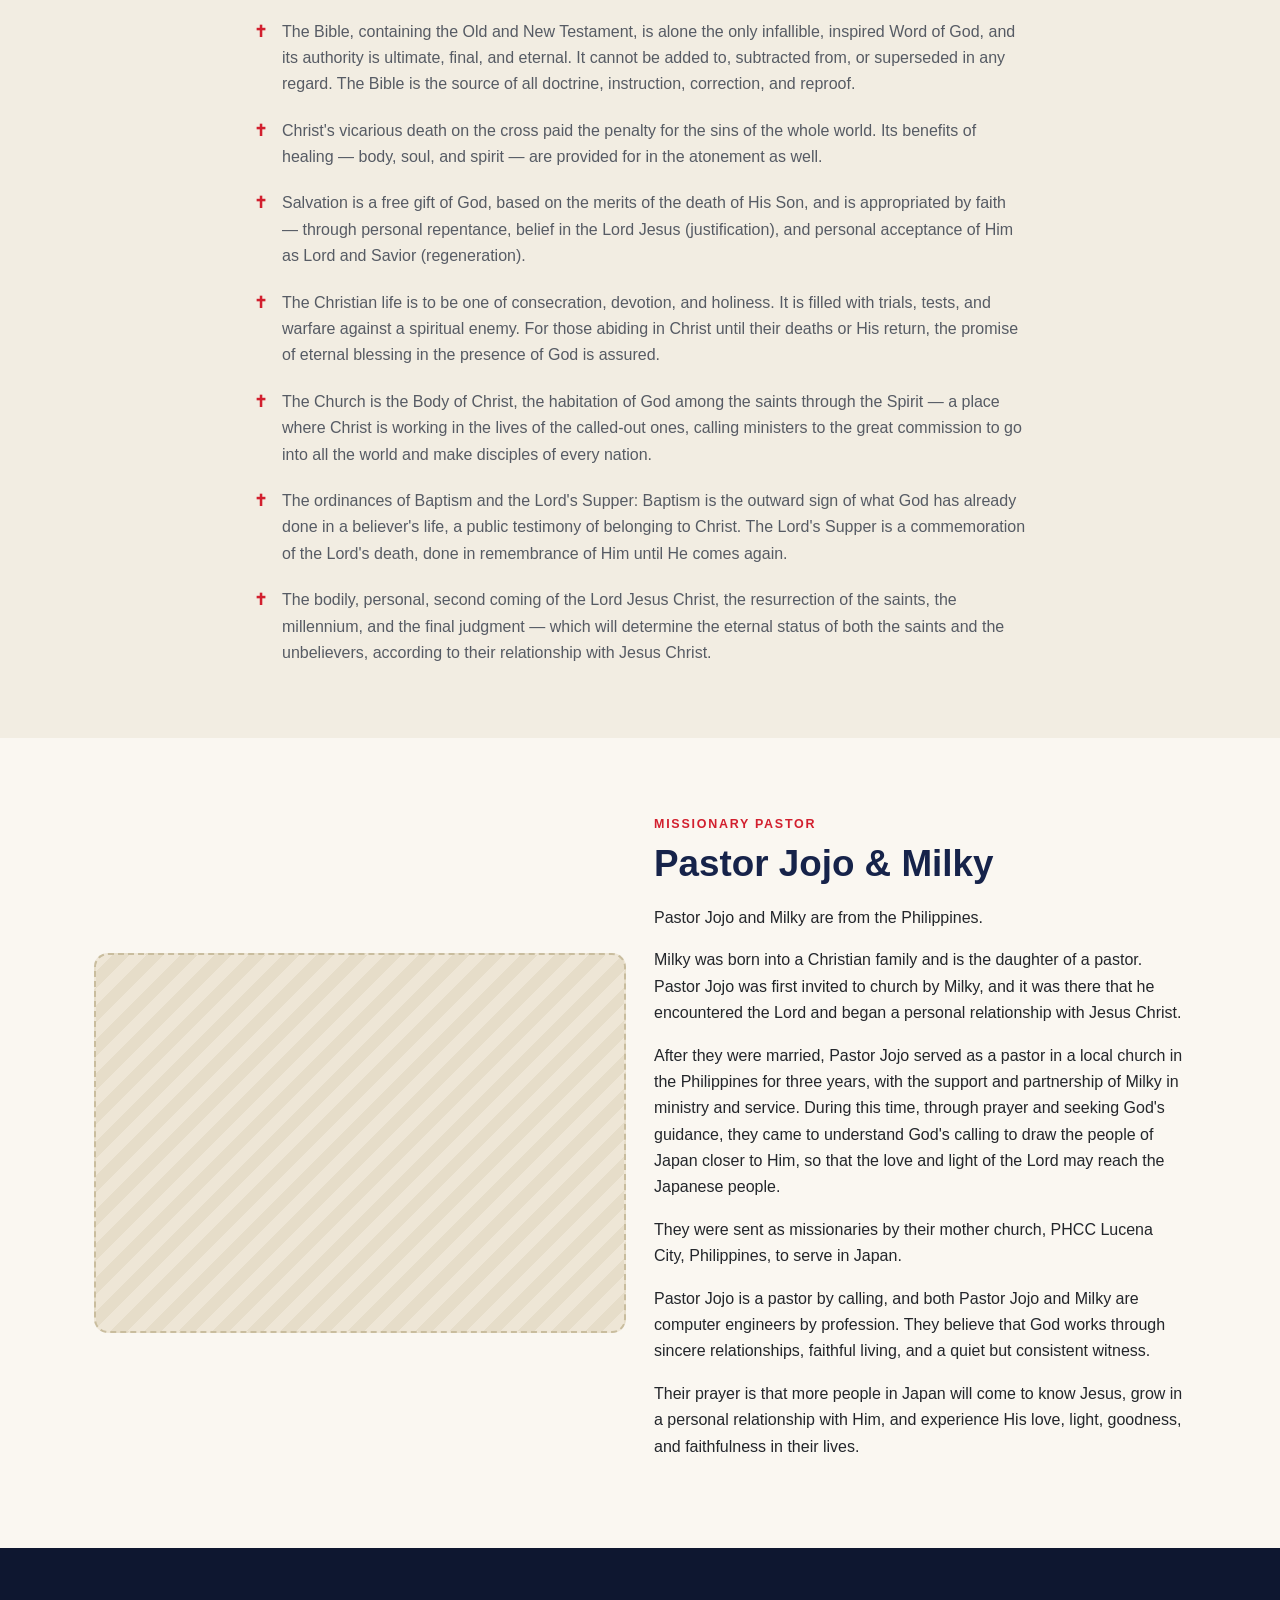
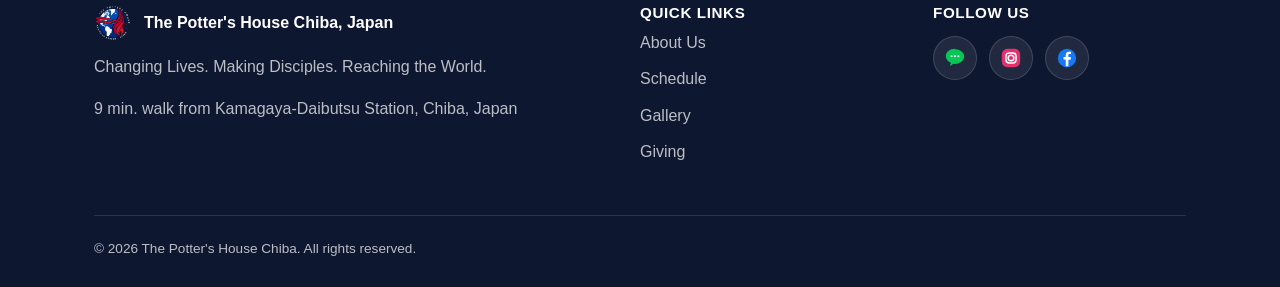
==== commit ecb1a217: "update" ====
--- a/about.html
+++ b/about.html
@@ -12,17 +12,17 @@
 
 <header class="site-header">
   <div class="container nav">
-    <a href="index.html" class="nav-brand">
+    <a href="./" class="nav-brand">
       <img src="images/logo.png" alt="The Potter's House Chiba logo" />
-      <span>The Potter's House Chiba</span>
+      <span>The Potter's House Chiba, Japan</span>
     </a>
     <ul class="nav-links">
-      <li><a href="index.html" data-i18n="nav.home">Home</a></li>
-      <li><a href="about.html" aria-current="page" data-i18n="nav.about">About Us</a></li>
-      <li><a href="events.html" data-i18n="nav.events">Events</a></li>
-      <li><a href="schedule.html" data-i18n="nav.schedule">Schedule</a></li>
-      <li><a href="gallery.html" data-i18n="nav.gallery">Gallery</a></li>
-      <li><a href="giving.html" data-i18n="nav.giving">Giving</a></li>
+      <li><a href="./" data-i18n="nav.home">Home</a></li>
+      <li><a href="about" aria-current="page" data-i18n="nav.about">About Us</a></li>
+      <li><a href="events" data-i18n="nav.events">Events</a></li>
+      <li><a href="schedule" data-i18n="nav.schedule">Schedule</a></li>
+      <li><a href="gallery" data-i18n="nav.gallery">Gallery</a></li>
+      <li><a href="giving" data-i18n="nav.giving">Giving</a></li>
     </ul>
     <div class="nav-actions">
       <div class="lang-toggle">
@@ -113,10 +113,10 @@
       <div>
         <h4 data-i18n="footer.quicklinks">Quick Links</h4>
         <ul class="footer-links">
-          <li><a href="about.html" data-i18n="nav.about">About Us</a></li>
-          <li><a href="schedule.html" data-i18n="nav.schedule">Schedule</a></li>
-          <li><a href="gallery.html" data-i18n="nav.gallery">Gallery</a></li>
-          <li><a href="giving.html" data-i18n="nav.giving">Giving</a></li>
+          <li><a href="about" data-i18n="nav.about">About Us</a></li>
+          <li><a href="schedule" data-i18n="nav.schedule">Schedule</a></li>
+          <li><a href="gallery" data-i18n="nav.gallery">Gallery</a></li>
+          <li><a href="giving" data-i18n="nav.giving">Giving</a></li>
         </ul>
       </div>
       <div>
